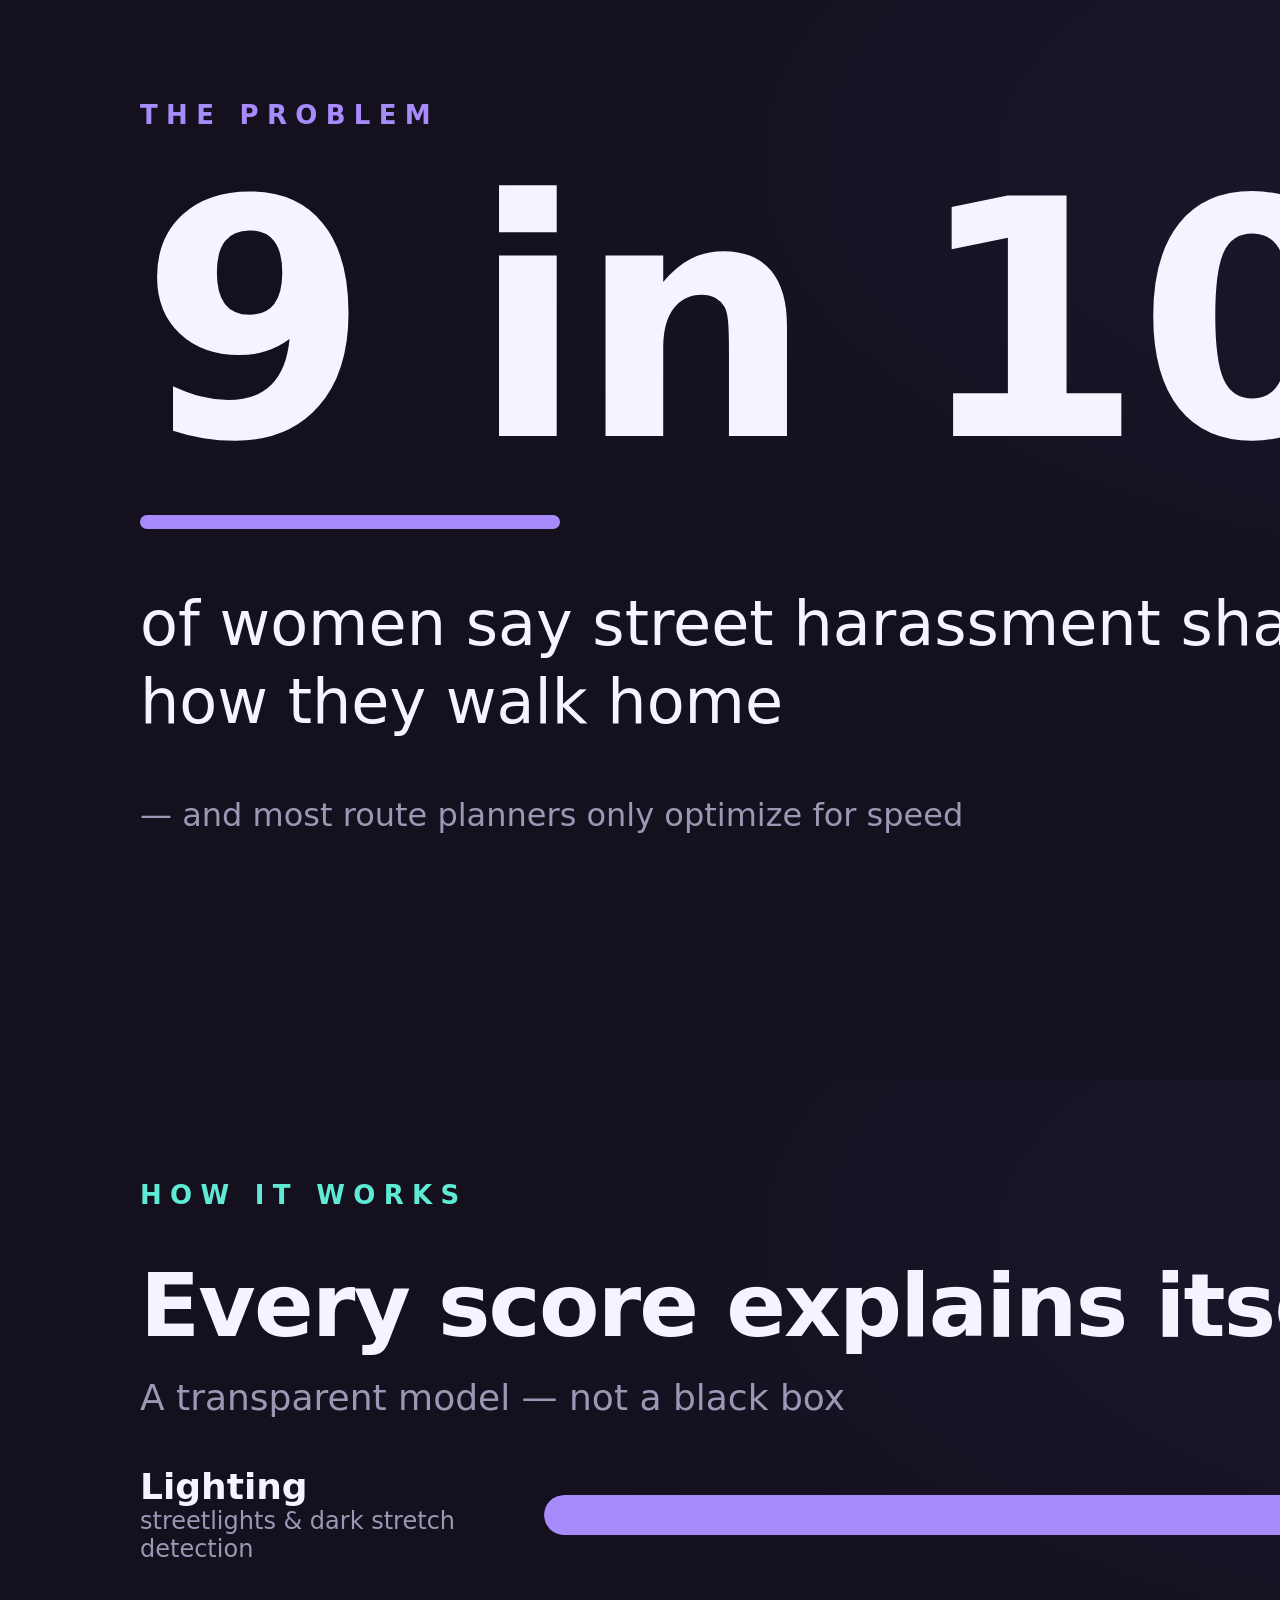
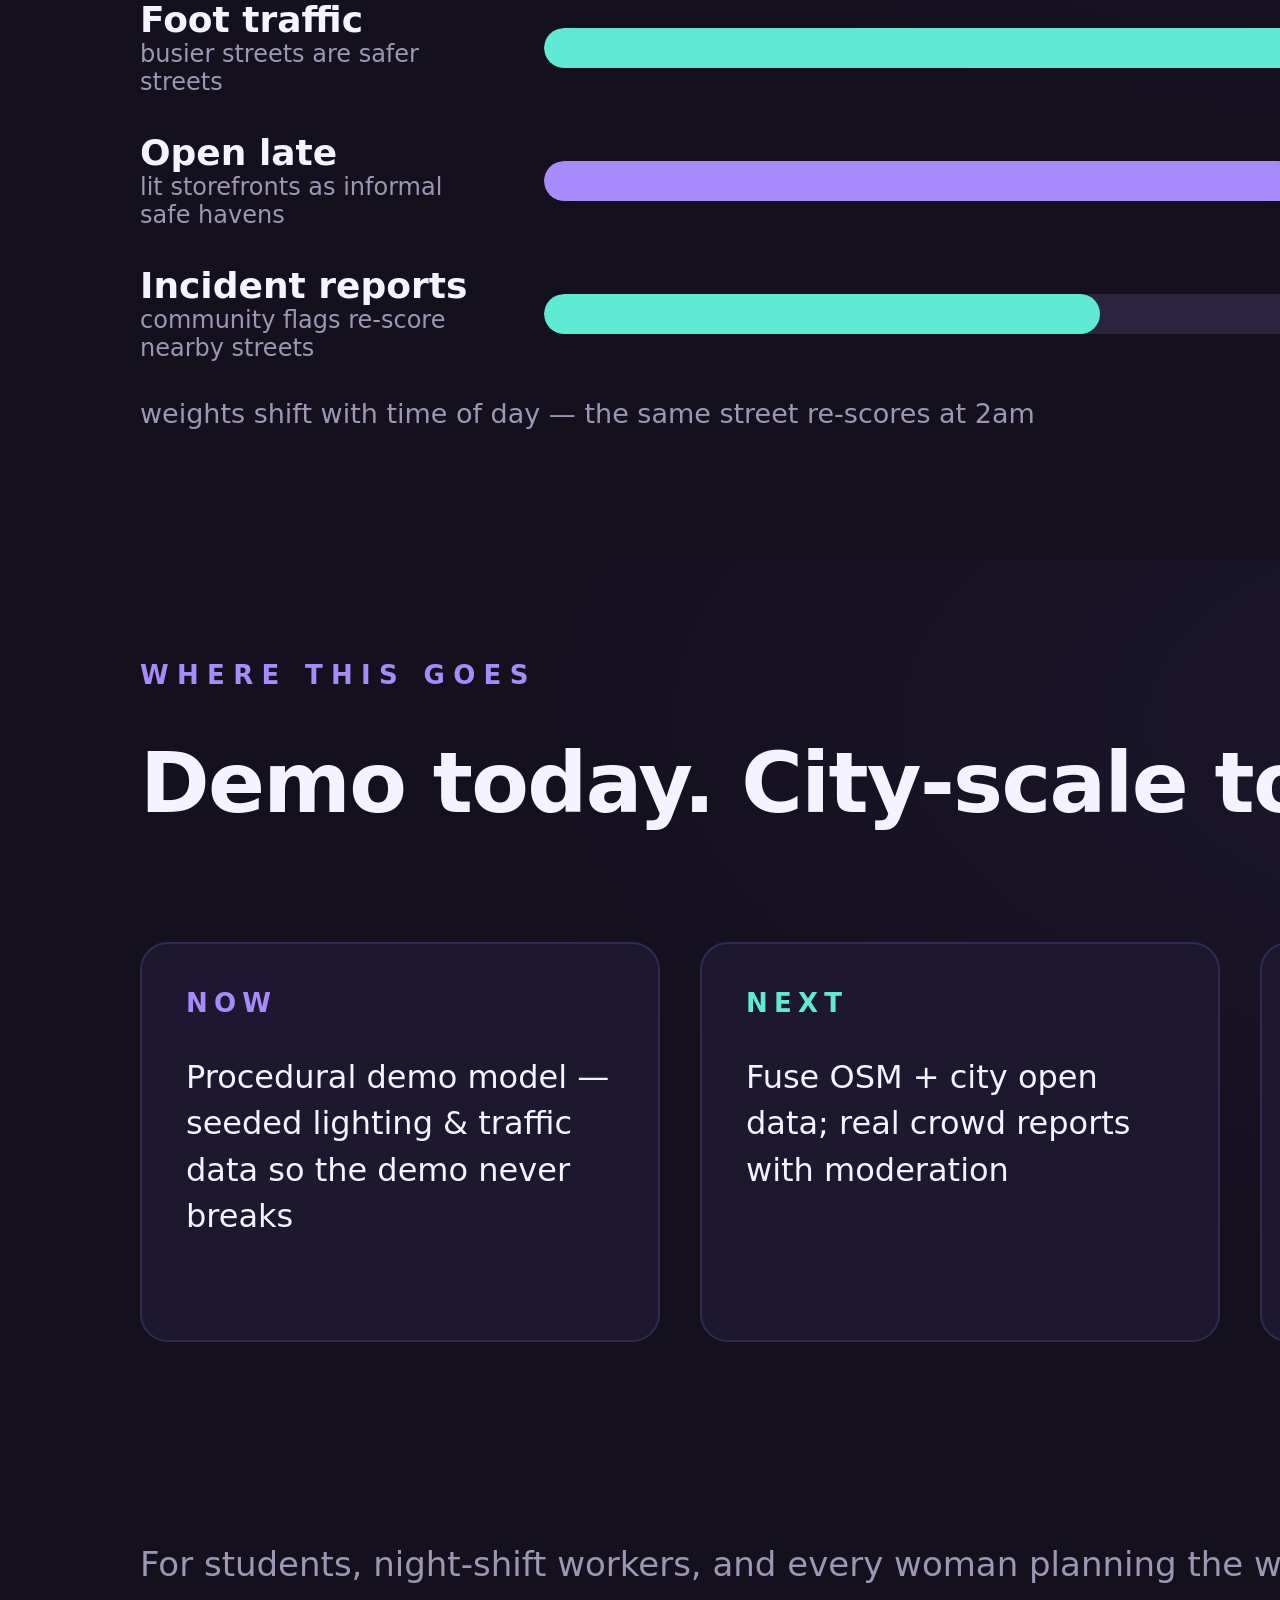
==== assets/slides.html @ 288cc6bb "AGENTS.md: document demo video pipeline, Figma slide source, re-render command" ====
<!doctype html>
<html>
<head>
<meta charset="utf-8">
<style>
  * { margin:0; box-sizing:border-box; }
  body { font-family:'Inter',system-ui,sans-serif; }
  .slide { width:1920px; height:1080px; padding:100px 140px; color:#f5f3ff;
           background:#14101e; position:relative; overflow:hidden;
           background-image:radial-gradient(ellipse 60% 50% at 85% 15%, #241d3d88, transparent); }
  .kicker { font-size:26px; font-weight:600; letter-spacing:.32em; margin-bottom:44px; }
  .violet { color:#a78bfa; } .teal { color:#5eead4; } .dim { color:#9d97b5; }

  /* S1 */
  .stat { font-size:330px; font-weight:800; line-height:.9; letter-spacing:-.02em; }
  .uline { width:420px; height:14px; background:#a78bfa; border-radius:7px; margin:44px 0 56px; }
  .stat-sub { font-size:62px; font-weight:500; line-height:1.25; }
  .stat-foot { margin-top:56px; font-size:32px; color:#9d97b5; }

  /* S2 */
  h1 { font-size:88px; font-weight:800; letter-spacing:-.02em; margin:28px 0 20px; }
  .lede { font-size:36px; color:#9d97b5; margin-bottom:48px; }
  .brow { display:flex; align-items:center; gap:64px; margin-bottom:36px; }
  .bname { width:340px; }
  .bname b { font-size:36px; font-weight:600; display:block; }
  .bname span { font-size:24px; color:#9d97b5; }
  .bbar { flex:1; height:40px; background:#2a2440; border-radius:20px; overflow:hidden; }
  .bbar i { display:block; height:100%; border-radius:22px; }
  .sfoot { position:absolute; left:140px; bottom:56px; font-size:27px; color:#9d97b5; }
  .sfoot.flow { position:static; margin-top:36px; }

  /* S3 */
  .cols { display:flex; gap:40px; margin-top:110px; }
  .col { flex:1; height:400px; background:#1d1830; border:2px solid #322a52;
         border-radius:28px; padding:44px; }
  .col b { font-size:26px; font-weight:600; letter-spacing:.24em; display:block; margin-bottom:36px; }
  .col p { font-size:32px; line-height:1.45; }
</style>
</head>
<body>

<div class="slide" id="s1">
  <div class="kicker violet">THE PROBLEM</div>
  <div class="stat">9 in 10</div>
  <div class="uline"></div>
  <div class="stat-sub">of women say street harassment shapes<br>how they walk home</div>
  <div class="stat-foot">— and most route planners only optimize for speed</div>
</div>

<div class="slide" id="s2">
  <div class="kicker teal">HOW IT WORKS</div>
  <h1>Every score explains itself</h1>
  <div class="lede">A transparent model — not a black box</div>
  <div class="brow"><div class="bname"><b>Lighting</b><span>streetlights &amp; dark stretch detection</span></div>
    <div class="bbar"><i style="width:92%;background:#a78bfa"></i></div></div>
  <div class="brow"><div class="bname"><b>Foot traffic</b><span>busier streets are safer streets</span></div>
    <div class="bbar"><i style="width:78%;background:#5eead4"></i></div></div>
  <div class="brow"><div class="bname"><b>Open late</b><span>lit storefronts as informal safe havens</span></div>
    <div class="bbar"><i style="width:61%;background:#a78bfa"></i></div></div>
  <div class="brow"><div class="bname"><b>Incident reports</b><span>community flags re-score nearby streets</span></div>
    <div class="bbar"><i style="width:45%;background:#5eead4"></i></div></div>
  <div class="sfoot flow">weights shift with time of day — the same street re-scores at 2am</div>
</div>

<div class="slide" id="s3">
  <div class="kicker violet">WHERE THIS GOES</div>
  <h1 style="font-size:84px">Demo today. City-scale tomorrow.</h1>
  <div class="cols">
    <div class="col"><b class="violet">NOW</b><p>Procedural demo model — seeded lighting &amp; traffic data so the demo never breaks</p></div>
    <div class="col"><b class="teal">NEXT</b><p>Fuse OSM + city open data; real crowd reports with moderation</p></div>
    <div class="col"><b class="violet">LATER</b><p>Guardian network API · campus &amp; transit partnerships · route share</p></div>
  </div>
  <div class="sfoot" style="font-size:34px">For students, night-shift workers, and every woman planning the walk home.</div>
</div>

</body>
</html>
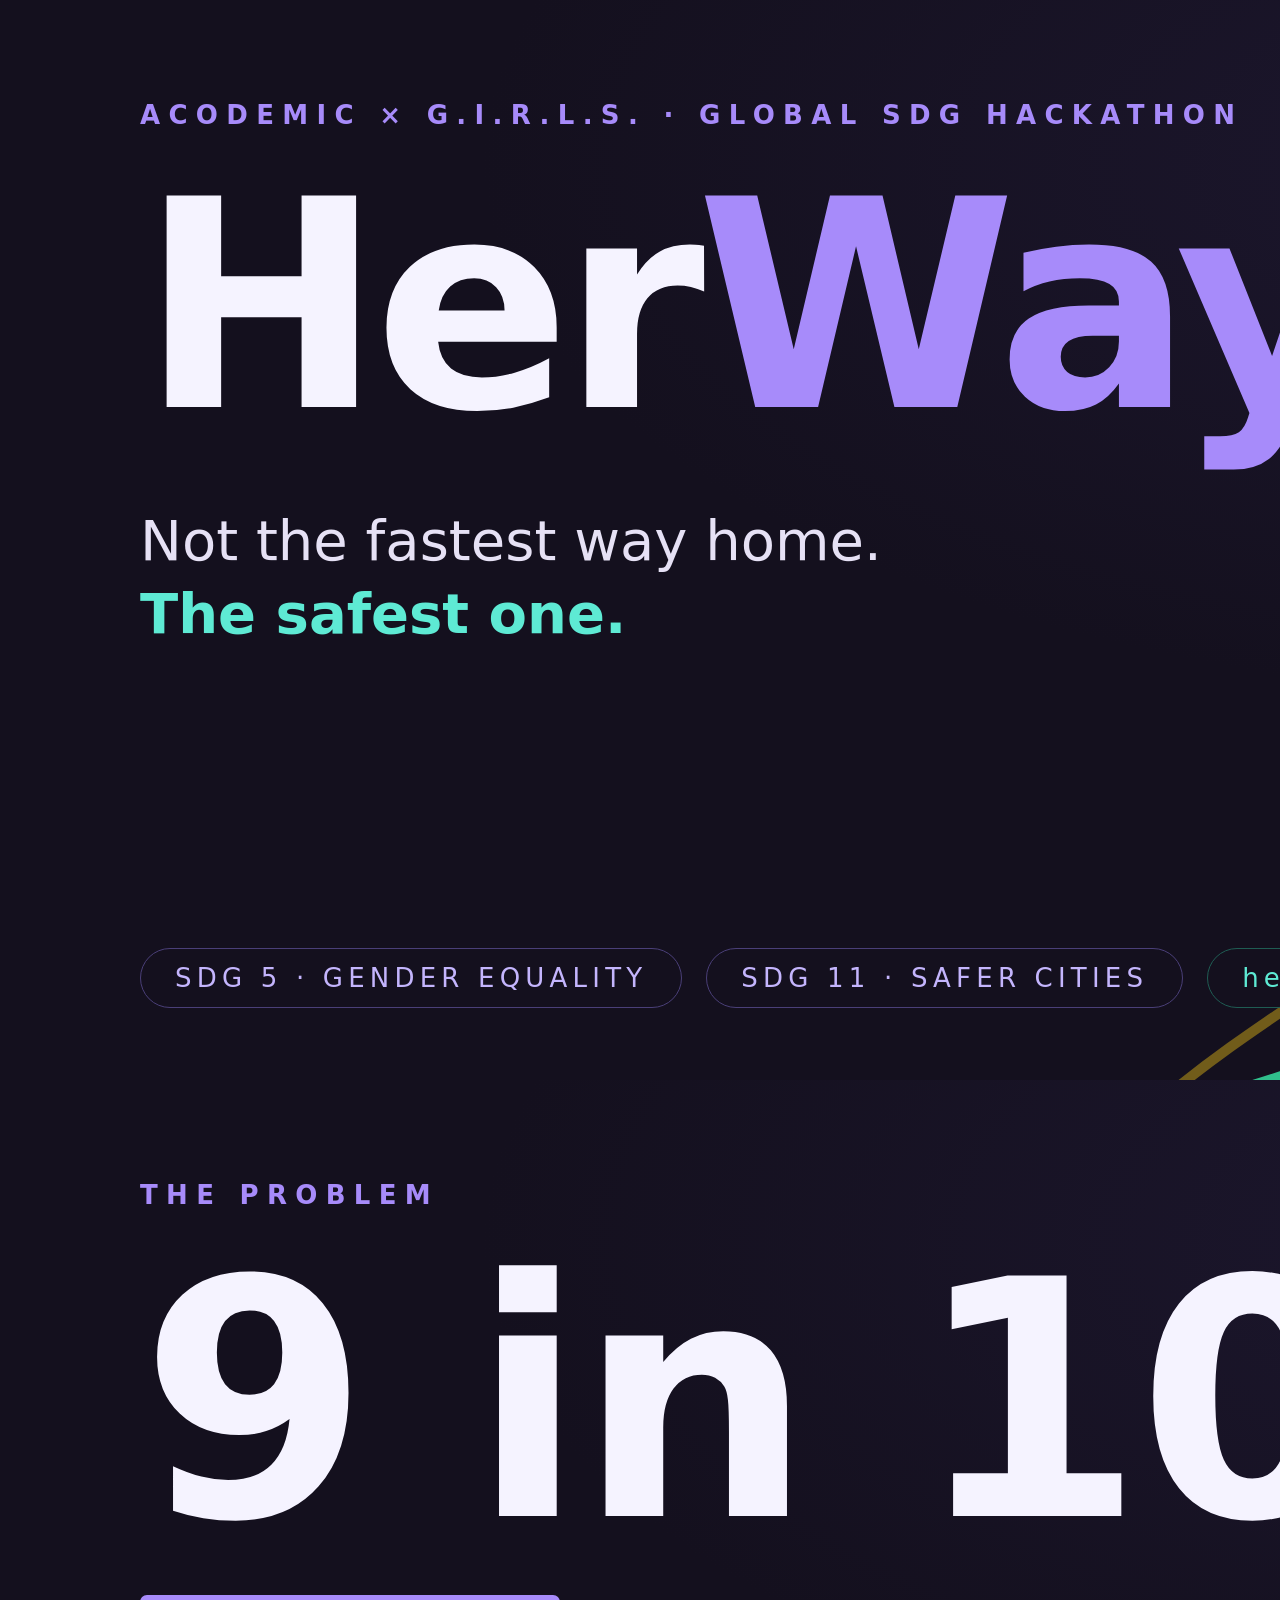
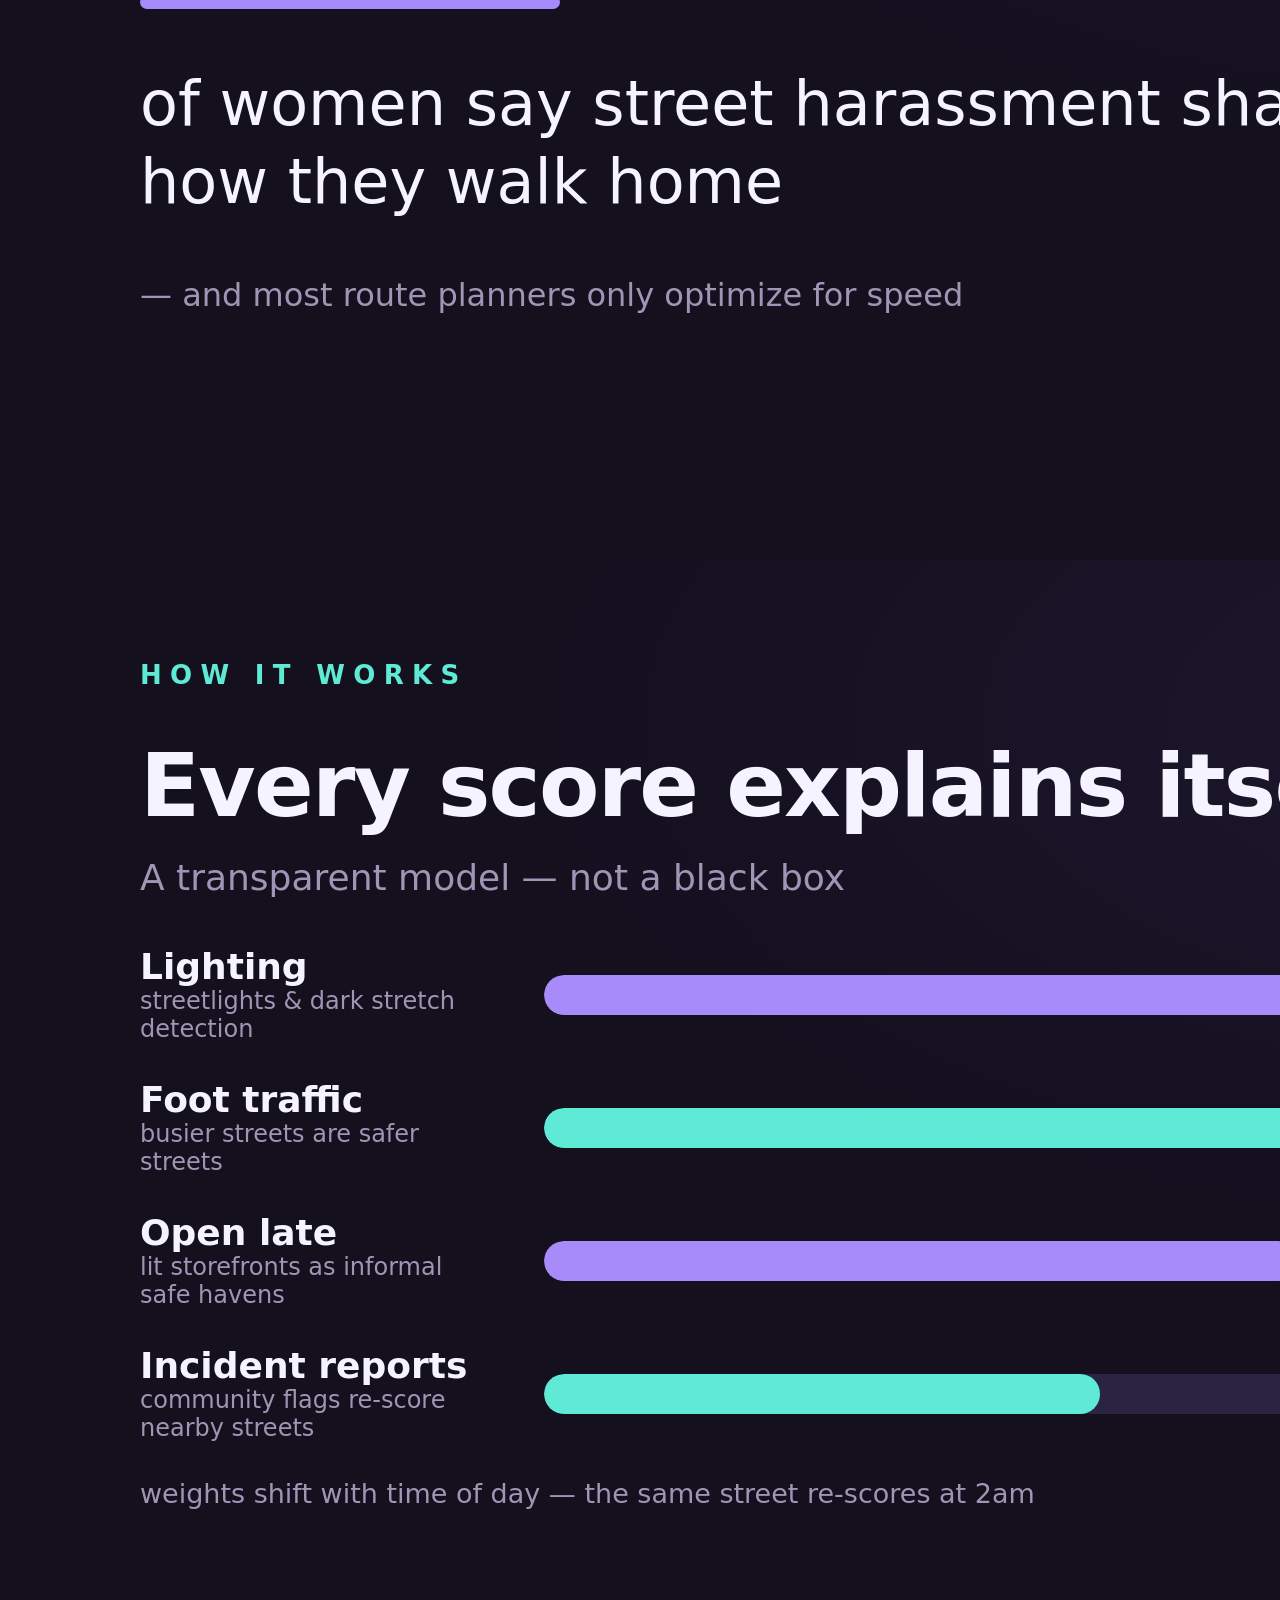
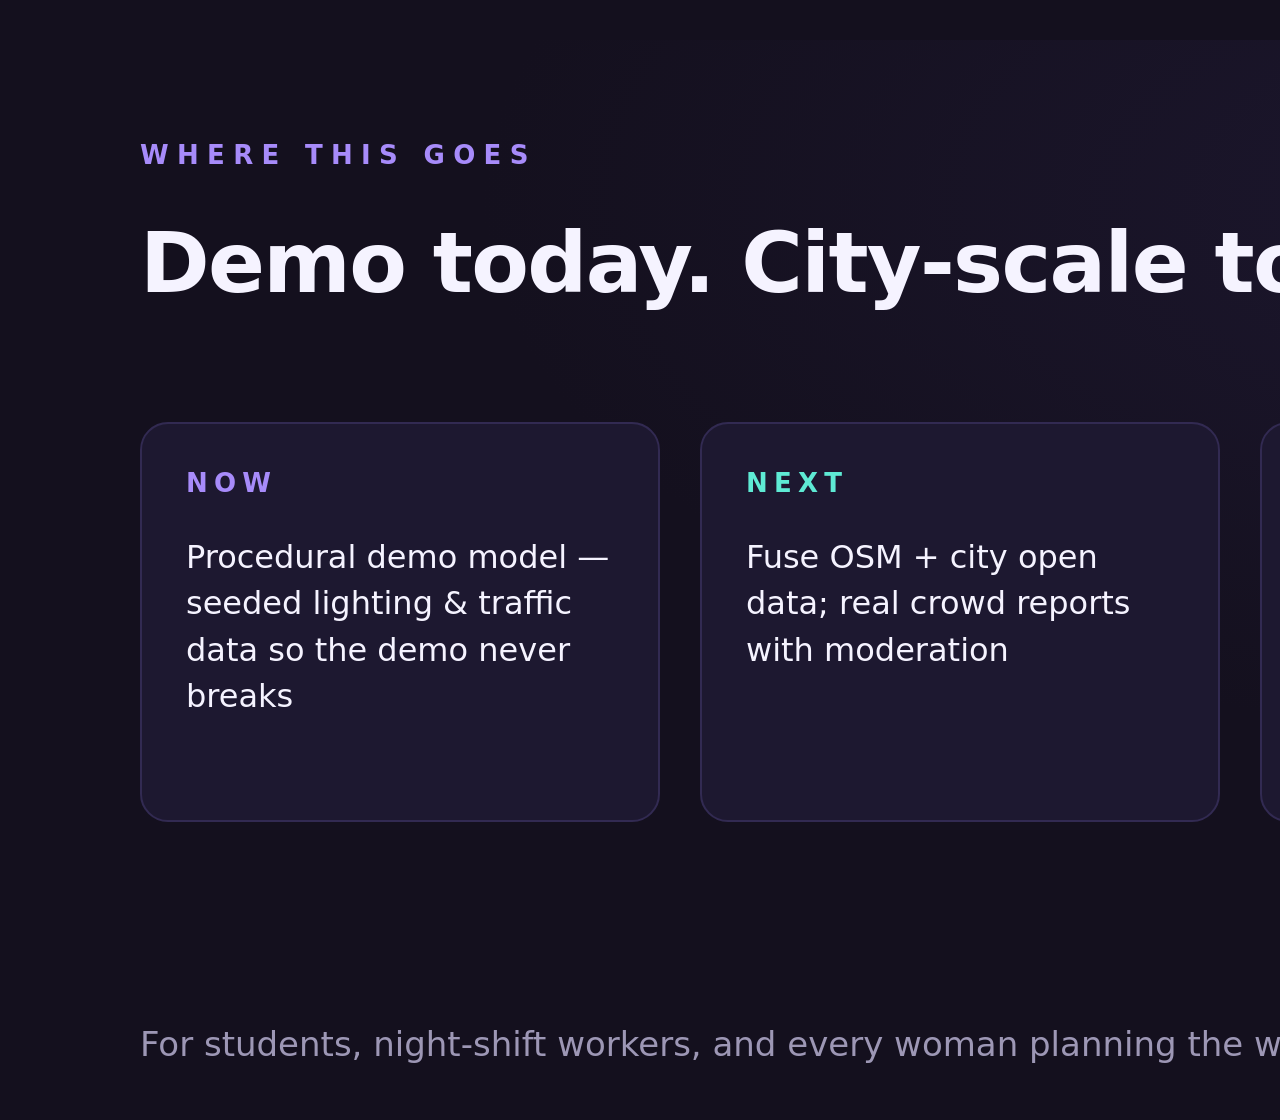
==== commit 0a9f6ba0: "Add cover slide to pitch deck (HerWay branding + route motif)" ====
--- a/assets/slides.html
+++ b/assets/slides.html
@@ -35,9 +35,37 @@
          border-radius:28px; padding:44px; }
   .col b { font-size:26px; font-weight:600; letter-spacing:.24em; display:block; margin-bottom:36px; }
   .col p { font-size:32px; line-height:1.45; }
+
+  /* S0 cover */
+  .cover-title { font-size:290px; font-weight:800; line-height:.92; letter-spacing:-.03em;
+    color:#f5f3ff; }
+  .cover-title .w { color:#a78bfa; }
+  .cover-tag { font-size:56px; font-weight:400; color:#e6e1f5; margin-top:64px; line-height:1.3; }
+  .cover-tag b { color:#5eead4; font-weight:600; }
+  .cover-foot { position:absolute; left:140px; bottom:72px; display:flex; gap:24px; align-items:center; }
+  .cover-foot .pill { font-size:26px; letter-spacing:.2em; color:#c4b5fd;
+    border:1.5px solid #4a3f78; border-radius:999px; padding:14px 34px; }
+  .cover-routes { position:absolute; right:-90px; bottom:-80px; opacity:.9; }
 </style>
 </head>
 <body>
+
+<div class="slide" id="s0">
+  <svg class="cover-routes" width="900" height="640" viewBox="0 0 900 640" fill="none">
+    <path d="M40 590 C 180 470, 300 430, 400 300 S 620 160, 760 110" stroke="#facc15" stroke-width="10" opacity=".45" stroke-linecap="round"/>
+    <path d="M40 590 C 220 560, 380 480, 460 330 S 660 170, 800 120" stroke="#34d399" stroke-width="13" stroke-linecap="round"/>
+    <circle cx="40" cy="590" r="19" fill="#5eead4" stroke="#14101e" stroke-width="6"/>
+    <circle cx="800" cy="120" r="19" fill="#f472b6" stroke="#14101e" stroke-width="6"/>
+  </svg>
+  <div class="kicker violet">ACODEMIC × G.I.R.L.S. · GLOBAL SDG HACKATHON</div>
+  <div class="cover-title">Her<span class="w">Way</span></div>
+  <div class="cover-tag">Not the fastest way home.<br><b>The safest one.</b></div>
+  <div class="cover-foot">
+    <div class="pill">SDG 5 · GENDER EQUALITY</div>
+    <div class="pill">SDG 11 · SAFER CITIES</div>
+    <div class="pill" style="color:#5eead4;border-color:#1f5c53">herway-tau.vercel.app</div>
+  </div>
+</div>
 
 <div class="slide" id="s1">
   <div class="kicker violet">THE PROBLEM</div>
